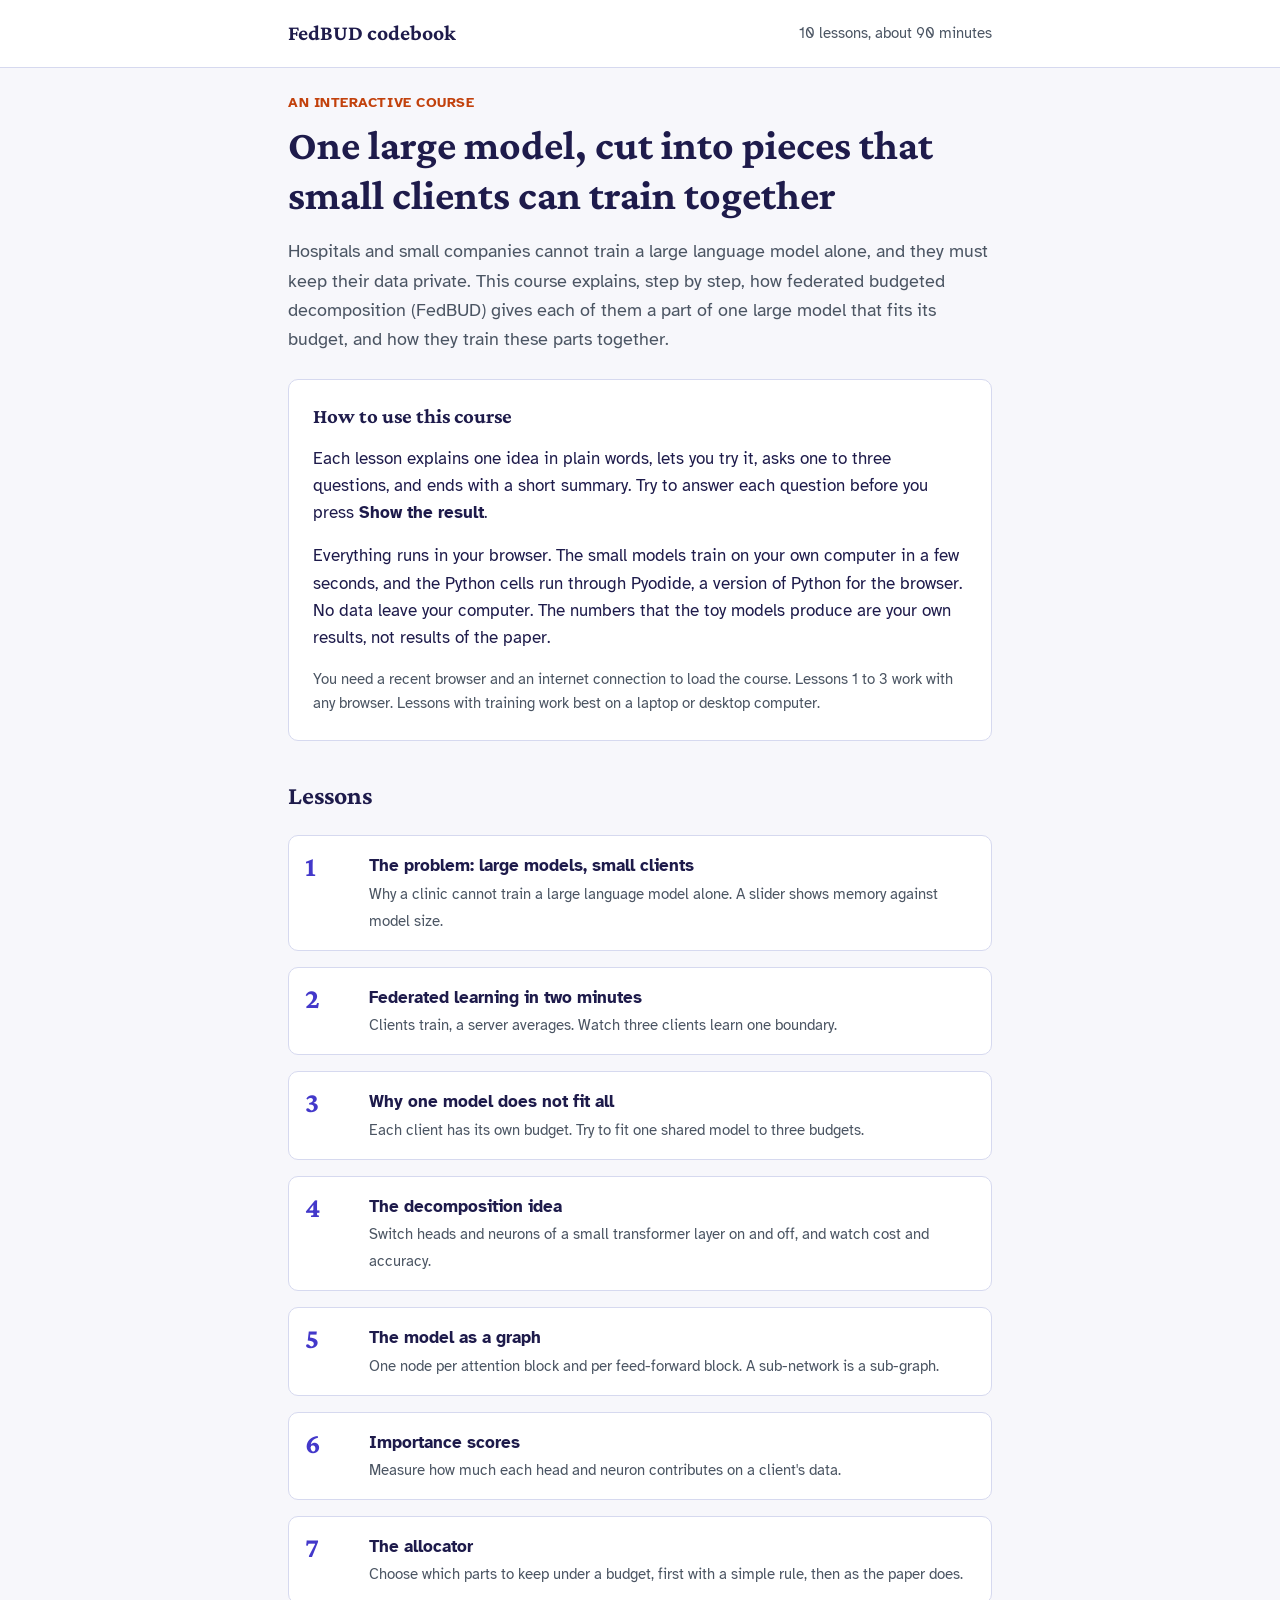
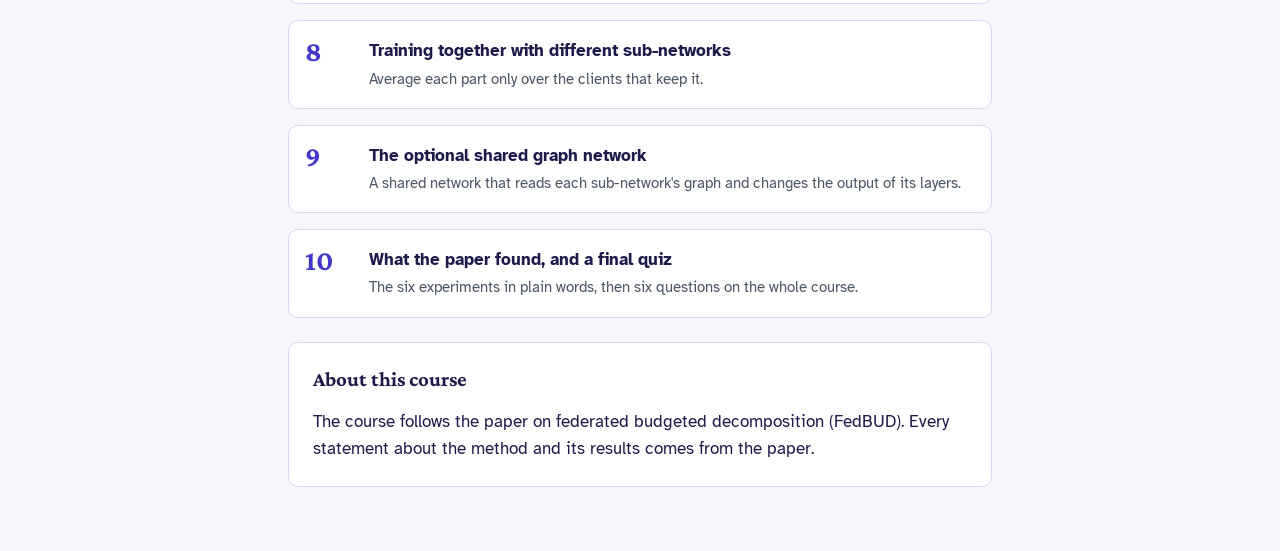
==== index.html @ 8a227fd5 "Codebook framework, index and lessons 1-4 Co-Authored-By: Claude Opus 5.5 <noreply@anthropic.com> Cl" ====
<!doctype html>
<html lang="en">
<head>
<meta charset="utf-8">
<meta name="viewport" content="width=device-width, initial-scale=1">
<title>FedBUD codebook: one large model in small pieces</title>
<meta name="description" content="An interactive course on federated budgeted decomposition (FedBUD): how clients with small budgets train parts of one large language model together without sharing data.">
<link rel="preconnect" href="https://fonts.googleapis.com">
<link rel="preconnect" href="https://fonts.gstatic.com" crossorigin>
<link rel="stylesheet" href="https://fonts.googleapis.com/css2?family=Atkinson+Hyperlegible:wght@400;700&family=Crimson+Pro:wght@600;700&display=swap">
<link rel="stylesheet" href="assets/css/style.css">
</head>
<body>
<a class="skip-link" href="#main">Skip to the lessons</a>
<header class="site-header"><div class="inner">
  <a class="site-title" href="index.html">FedBUD codebook</a>
  <span class="lesson-count">10 lessons, about 90 minutes</span>
</div></header>

<main id="main">
  <p class="kicker">An interactive course</p>
  <h1>One large model, cut into pieces that small clients can train together</h1>
  <p class="lead">Hospitals and small companies cannot train a large language model alone, and they must keep their data private. This course explains, step by step, how federated budgeted decomposition (FedBUD) gives each of them a part of one large model that fits its budget, and how they train these parts together.</p>

  <section class="card" aria-labelledby="how">
    <h2 class="card-title" id="how">How to use this course</h2>
    <p>Each lesson explains one idea in plain words, lets you try it, asks one to three questions, and ends with a short summary. Try to answer each question before you press <strong>Show the result</strong>.</p>
    <p>Everything runs in your browser. The small models train on your own computer in a few seconds, and the Python cells run through Pyodide, a version of Python for the browser. No data leave your computer. The numbers that the toy models produce are your own results, not results of the paper.</p>
    <p class="note">You need a recent browser and an internet connection to load the course. Lessons 1 to 3 work with any browser. Lessons with training work best on a laptop or desktop computer.</p>
  </section>

  <h2>Lessons</h2>
  <ol class="lesson-list">
    <li><a href="lessons/01-the-problem.html"><span class="num">1</span><span><span class="t">The problem: large models, small clients</span><span class="d">Why a clinic cannot train a large language model alone. A slider shows memory against model size.</span></span></a></li>
    <li><a href="lessons/02-federated-learning.html"><span class="num">2</span><span><span class="t">Federated learning in two minutes</span><span class="d">Clients train, a server averages. Watch three clients learn one boundary.</span></span></a></li>
    <li><a href="lessons/03-one-size.html"><span class="num">3</span><span><span class="t">Why one model does not fit all</span><span class="d">Each client has its own budget. Try to fit one shared model to three budgets.</span></span></a></li>
    <li><a href="lessons/04-decomposition.html"><span class="num">4</span><span><span class="t">The decomposition idea</span><span class="d">Switch heads and neurons of a small transformer layer on and off, and watch cost and accuracy.</span></span></a></li>
    <li><a href="lessons/05-graph.html"><span class="num">5</span><span><span class="t">The model as a graph</span><span class="d">One node per attention block and per feed-forward block. A sub-network is a sub-graph.</span></span></a></li>
    <li><a href="lessons/06-importance.html"><span class="num">6</span><span><span class="t">Importance scores</span><span class="d">Measure how much each head and neuron contributes on a client's data.</span></span></a></li>
    <li><a href="lessons/07-allocator.html"><span class="num">7</span><span><span class="t">The allocator</span><span class="d">Choose which parts to keep under a budget, first with a simple rule, then as the paper does.</span></span></a></li>
    <li><a href="lessons/08-aligned-averaging.html"><span class="num">8</span><span><span class="t">Training together with different sub-networks</span><span class="d">Average each part only over the clients that keep it.</span></span></a></li>
    <li><a href="lessons/09-shared-gnn.html"><span class="num">9</span><span><span class="t">The optional shared graph network</span><span class="d">A shared network that reads each sub-network's graph and changes the output of its layers.</span></span></a></li>
    <li><a href="lessons/10-findings.html"><span class="num">10</span><span><span class="t">What the paper found, and a final quiz</span><span class="d">The six experiments in plain words, then six questions on the whole course.</span></span></a></li>
  </ol>

  <section class="card" aria-labelledby="about">
    <h2 class="card-title" id="about">About this course</h2>
    <p>The course follows the paper on federated budgeted decomposition (FedBUD). Every statement about the method and its results comes from the paper.</p>
    <!-- TODO(owner): paper link, authors and license, once the authors decide what the page may name during review -->
  </section>
</main>
</body>
</html>
---- assets/css/style.css ----
/* FedBUD codebook: one stylesheet for the index and every lesson.
   Style: minimal, light, content first. Headings in Crimson Pro, text in Atkinson Hyperlegible. */

:root {
  --color-primary: #4338ca;
  --color-primary-strong: #3730a3;
  --color-on-primary: #ffffff;
  --color-accent: #c2410c;
  --color-accent-soft: #ffedd5;
  --color-good: #15803d;
  --color-good-soft: #dcfce7;
  --color-bad: #b91c1c;
  --color-bad-soft: #fee2e2;
  --color-bg: #f7f7fb;
  --color-card: #ffffff;
  --color-text: #1e1b4b;
  --color-muted: #4b5563;
  --color-border: #d6d9ef;
  --color-code-bg: #f1f2f9;
  --client-1: #4338ca;
  --client-2: #c2410c;
  --client-3: #0f766e;
  --radius: 10px;
  --space-1: 4px;
  --space-2: 8px;
  --space-3: 16px;
  --space-4: 24px;
  --space-5: 40px;
  --font-head: "Crimson Pro", Georgia, "Times New Roman", serif;
  --font-body: "Atkinson Hyperlegible", "Segoe UI", system-ui, sans-serif;
  --font-code: ui-monospace, "Cascadia Code", Consolas, monospace;
  --measure: 46rem;
}

* { box-sizing: border-box; }

html { font-size: 100%; }

body {
  margin: 0;
  background: var(--color-bg);
  color: var(--color-text);
  font-family: var(--font-body);
  font-size: 1.0625rem;
  line-height: 1.6;
}

a { color: var(--color-primary); text-underline-offset: 2px; }
a:hover { color: var(--color-primary-strong); }

:focus-visible { outline: 3px solid var(--color-accent); outline-offset: 2px; border-radius: 4px; }

.skip-link {
  position: absolute; left: -999px; top: 0;
  background: var(--color-primary); color: var(--color-on-primary); padding: var(--space-2) var(--space-3);
}
.skip-link:focus { left: var(--space-3); top: var(--space-3); z-index: 10; }

/* ---------- page frame ---------- */
.site-header {
  background: var(--color-card);
  border-bottom: 1px solid var(--color-border);
}
.site-header .inner {
  max-width: var(--measure); margin: 0 auto; padding: var(--space-3);
  display: flex; align-items: center; justify-content: space-between; gap: var(--space-3); flex-wrap: wrap;
}
.site-title { font-family: var(--font-head); font-weight: 700; font-size: 1.35rem; text-decoration: none; color: var(--color-text); }
.lesson-count { color: var(--color-muted); font-size: 0.95rem; }

main { max-width: var(--measure); margin: 0 auto; padding: var(--space-4) var(--space-3) var(--space-5); }

h1, h2, h3 { font-family: var(--font-head); line-height: 1.2; margin: 0 0 var(--space-3); }
h1 { font-size: clamp(2rem, 5vw, 2.6rem); }
h2 { font-size: 1.6rem; margin-top: var(--space-5); }
h3 { font-size: 1.25rem; margin-top: var(--space-4); }
p { margin: 0 0 var(--space-3); }
.kicker { color: var(--color-accent); font-weight: 700; letter-spacing: 0.04em; text-transform: uppercase; font-size: 0.85rem; margin-bottom: var(--space-2); }
.lead { font-size: 1.15rem; color: var(--color-muted); }

/* ---------- cards ---------- */
.card {
  background: var(--color-card);
  border: 1px solid var(--color-border);
  border-radius: var(--radius);
  padding: var(--space-4);
  margin: var(--space-4) 0;
}
.card > :last-child { margin-bottom: 0; }
.card-title { font-family: var(--font-head); font-size: 1.3rem; font-weight: 700; margin: 0 0 var(--space-3); }

.term { font-weight: 700; }
.note { color: var(--color-muted); font-size: 0.95rem; }
.own-result { font-size: 0.9rem; color: var(--color-muted); font-style: italic; }

/* ---------- controls ---------- */
.control { margin: var(--space-3) 0; }
.control label { display: block; font-weight: 700; margin-bottom: var(--space-1); }
.control .row { display: flex; align-items: center; gap: var(--space-3); }
.control output { min-width: 6.5rem; font-variant-numeric: tabular-nums; font-weight: 700; color: var(--color-primary); }
input[type="range"] { flex: 1; min-width: 0; height: 44px; accent-color: var(--color-primary); cursor: pointer; }

.btn {
  display: inline-flex; align-items: center; justify-content: center; gap: var(--space-2);
  min-height: 44px; padding: 0 var(--space-3);
  border-radius: 8px; border: 1px solid var(--color-primary);
  background: var(--color-primary); color: var(--color-on-primary);
  font: inherit; font-weight: 700; cursor: pointer;
  transition: background-color 180ms ease, color 180ms ease;
}
.btn:hover { background: var(--color-primary-strong); }
.btn[disabled] { opacity: 0.55; cursor: not-allowed; }
.btn.secondary { background: var(--color-card); color: var(--color-primary); }
.btn.secondary:hover { background: var(--color-code-bg); }
.btn-row { display: flex; flex-wrap: wrap; gap: var(--space-2); margin: var(--space-3) 0; }

.toggle-grid { display: grid; grid-template-columns: repeat(auto-fill, minmax(44px, 1fr)); gap: var(--space-2); margin: var(--space-2) 0 var(--space-3); }
.toggle {
  min-height: 44px; border-radius: 8px; border: 2px solid var(--color-primary);
  background: var(--color-primary); color: var(--color-on-primary); font: inherit; font-weight: 700; cursor: pointer;
  transition: background-color 150ms ease, color 150ms ease;
}
.toggle[aria-pressed="false"] { background: var(--color-card); color: var(--color-muted); border-color: var(--color-border); text-decoration: line-through; }

/* ---------- meters and status ---------- */
.meter { margin: var(--space-2) 0 var(--space-3); }
.meter-label { display: flex; justify-content: space-between; gap: var(--space-2); font-size: 0.95rem; }
.meter-track { position: relative; height: 18px; background: var(--color-code-bg); border-radius: 9px; overflow: hidden; border: 1px solid var(--color-border); }
.meter-fill { height: 100%; background: var(--color-primary); border-radius: 9px; transition: width 200ms ease; }
.meter-fill.over { background: var(--color-bad); }
.meter-limit { position: absolute; top: -2px; bottom: -2px; width: 3px; background: var(--color-accent); }

.status { display: inline-block; padding: 2px 10px; border-radius: 999px; font-weight: 700; font-size: 0.9rem; white-space: nowrap; }
.status.good { background: var(--color-good-soft); color: var(--color-good); }
.status.bad { background: var(--color-bad-soft); color: var(--color-bad); }

.stats { display: grid; grid-template-columns: repeat(auto-fit, minmax(10rem, 1fr)); gap: var(--space-3); margin: var(--space-3) 0; }
.stat { background: var(--color-code-bg); border-radius: 8px; padding: var(--space-3); }
.stat .value { font-size: 1.5rem; font-weight: 700; font-variant-numeric: tabular-nums; }
.stat .label { color: var(--color-muted); font-size: 0.9rem; }

/* ---------- figures ---------- */
figure { margin: var(--space-3) 0; }
figcaption { color: var(--color-muted); font-size: 0.92rem; margin-top: var(--space-2); }
svg.chart { width: 100%; height: auto; display: block; }
svg.chart text { font-family: var(--font-body); font-size: 15px; fill: var(--color-muted); }
@media (max-width: 480px) { svg.chart text { font-size: 22px; } }
canvas { max-width: 100%; display: block; }

/* ---------- questions ---------- */
.question { border-left: 4px solid var(--color-accent); background: var(--color-card); border-radius: 0 var(--radius) var(--radius) 0; padding: var(--space-3) var(--space-4); margin: var(--space-3) 0; border-top: 1px solid var(--color-border); border-right: 1px solid var(--color-border); border-bottom: 1px solid var(--color-border); }
.question .q-label { font-weight: 700; color: var(--color-accent); font-size: 0.9rem; text-transform: uppercase; letter-spacing: 0.04em; }
.question .answer { margin-top: var(--space-3); padding: var(--space-3); background: var(--color-good-soft); border-radius: 8px; }
.question .answer[hidden] { display: none; }
.question input[type="text"], .question input[type="number"] {
  font: inherit; min-height: 44px; padding: 0 var(--space-2); border: 1px solid var(--color-border); border-radius: 8px; width: 9rem; max-width: 100%;
}
.choices { list-style: none; padding: 0; margin: var(--space-2) 0; }
.choices li { margin: var(--space-2) 0; }
.choices label { display: flex; gap: var(--space-2); align-items: flex-start; cursor: pointer; min-height: 44px; padding: var(--space-2); border-radius: 8px; border: 1px solid var(--color-border); }
.choices input { margin-top: 0.3rem; }
.feedback { font-weight: 700; margin-top: var(--space-2); }
.feedback.good { color: var(--color-good); }
.feedback.bad { color: var(--color-bad); }

/* ---------- code cells ---------- */
.codecell { border: 1px solid var(--color-border); border-radius: var(--radius); overflow: hidden; margin: var(--space-3) 0; background: var(--color-card); }
.codecell-head { display: flex; justify-content: space-between; align-items: center; gap: var(--space-2); padding: var(--space-2) var(--space-3); background: var(--color-code-bg); border-bottom: 1px solid var(--color-border); flex-wrap: wrap; }
.codecell-head .lang { font-family: var(--font-code); font-size: 0.85rem; color: var(--color-muted); }
.codecell textarea {
  display: block; width: 100%; min-height: 10rem; border: 0; resize: vertical;
  padding: var(--space-3); font-family: var(--font-code); font-size: 0.92rem; line-height: 1.5; color: var(--color-text); background: var(--color-card);
  tab-size: 4;
}
.codecell pre.out { margin: 0; padding: var(--space-3); border-top: 1px solid var(--color-border); background: #fbfbfe; font-family: var(--font-code); font-size: 0.9rem; white-space: pre-wrap; min-height: 2.5rem; }
.codecell pre.out.error { color: var(--color-bad); }

code { font-family: var(--font-code); background: var(--color-code-bg); padding: 1px 5px; border-radius: 4px; font-size: 0.92em; }

/* ---------- lesson navigation ---------- */
.lesson-nav { display: flex; justify-content: space-between; gap: var(--space-3); margin-top: var(--space-5); padding-top: var(--space-4); border-top: 1px solid var(--color-border); flex-wrap: wrap; }
.lesson-nav a { display: inline-flex; align-items: center; min-height: 44px; font-weight: 700; }
.summary { background: var(--color-accent-soft); border-radius: var(--radius); padding: var(--space-4); }
.summary h2 { margin-top: 0; }

/* ---------- index ---------- */
.lesson-list { list-style: none; padding: 0; margin: var(--space-4) 0; display: grid; gap: var(--space-3); }
.lesson-list a { display: grid; grid-template-columns: 3rem 1fr; gap: var(--space-3); align-items: start; text-decoration: none; color: inherit; background: var(--color-card); border: 1px solid var(--color-border); border-radius: var(--radius); padding: var(--space-3); transition: border-color 180ms ease; }
.lesson-list a:hover { border-color: var(--color-primary); }
.lesson-list .num { font-family: var(--font-head); font-size: 1.8rem; font-weight: 700; color: var(--color-primary); line-height: 1; }
.lesson-list .t { font-weight: 700; display: block; }
.lesson-list .d { color: var(--color-muted); font-size: 0.95rem; }

.legend { display: flex; flex-wrap: wrap; gap: var(--space-3); font-size: 0.92rem; color: var(--color-muted); margin: var(--space-2) 0; }
.legend span::before { content: ""; display: inline-block; width: 12px; height: 12px; border-radius: 3px; margin-right: 6px; vertical-align: -1px; background: var(--swatch); }

table.data { border-collapse: collapse; width: 100%; font-size: 0.95rem; font-variant-numeric: tabular-nums; }
table.data th, table.data td { text-align: left; padding: var(--space-2); border-bottom: 1px solid var(--color-border); }
.table-wrap { overflow-x: auto; }

.sr-only { position: absolute; width: 1px; height: 1px; padding: 0; margin: -1px; overflow: hidden; clip: rect(0 0 0 0); border: 0; }

@media (max-width: 480px) {
  .card { padding: var(--space-3); }
  .question { padding: var(--space-3); }
  .control .row { flex-wrap: wrap; }
  .control output { min-width: 0; }
}

@media (prefers-reduced-motion: reduce) {
  *, *::before, *::after { transition: none !important; animation: none !important; scroll-behavior: auto !important; }
}
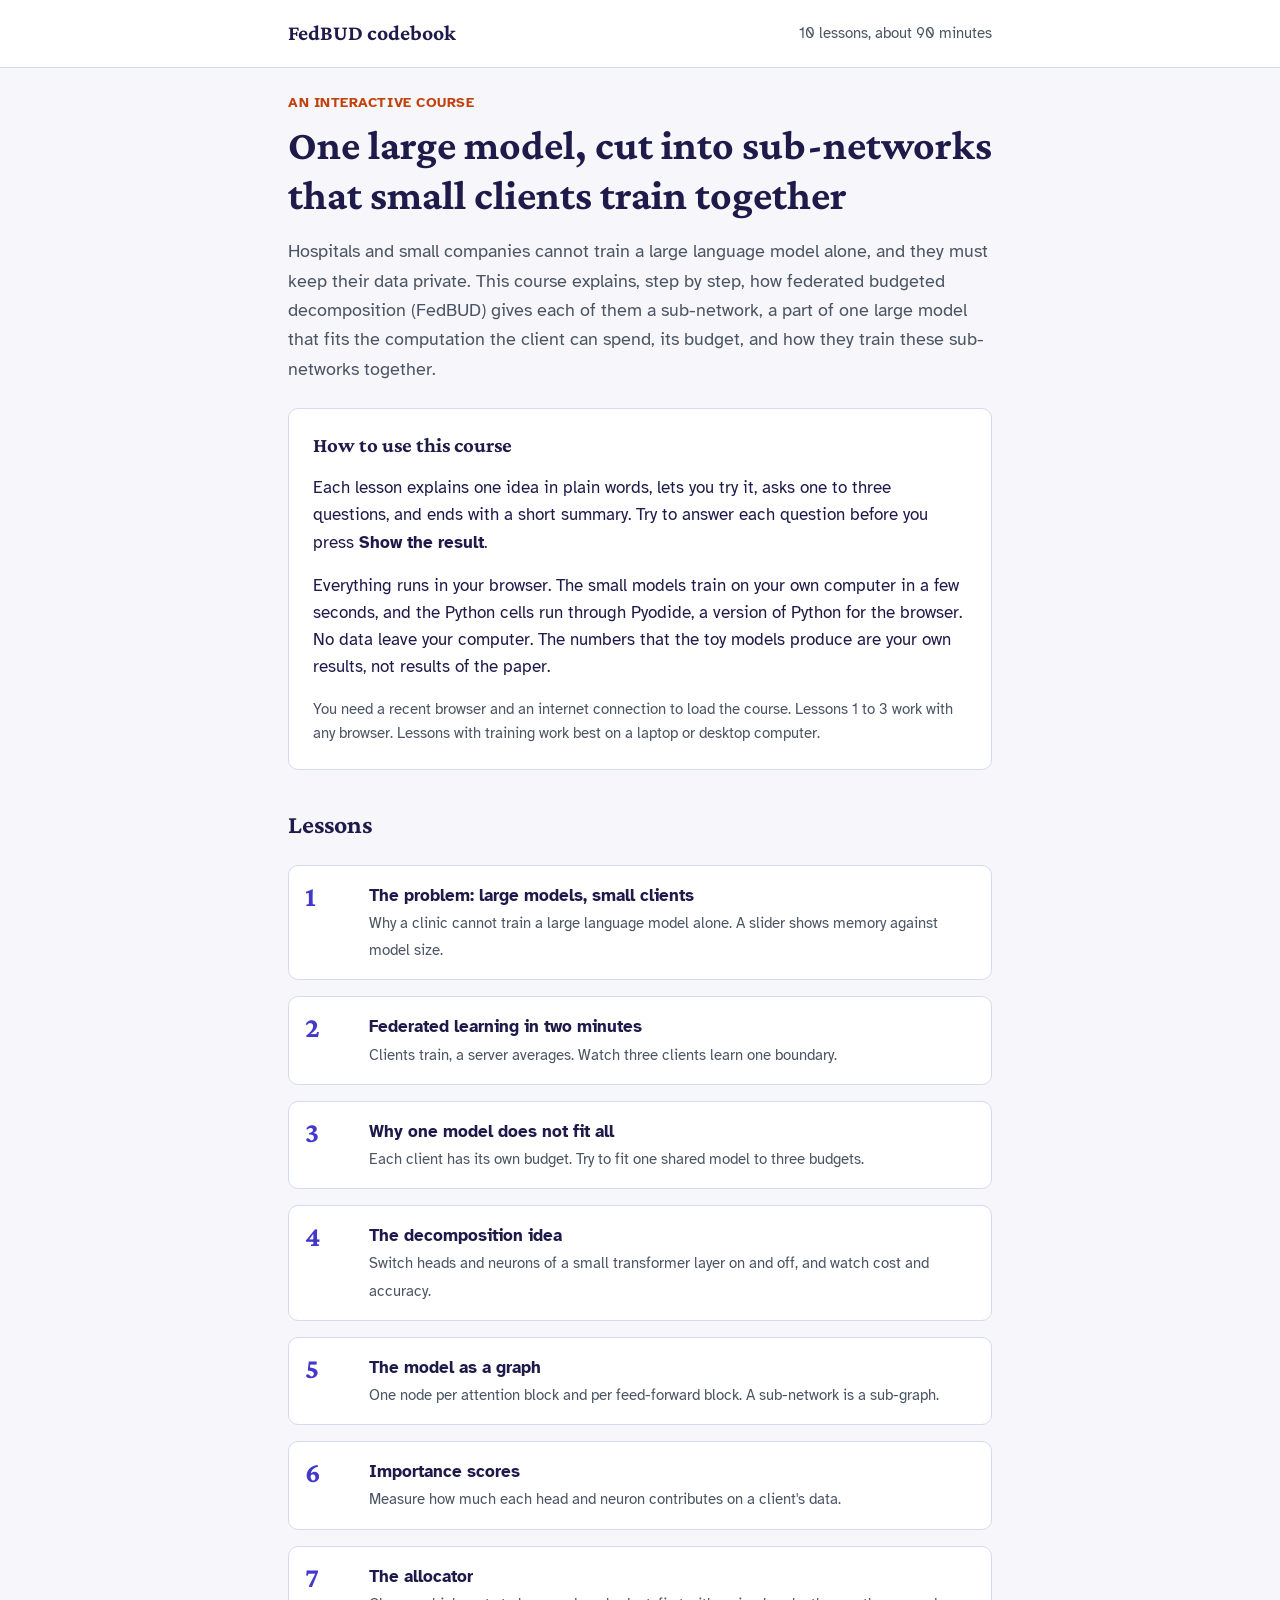
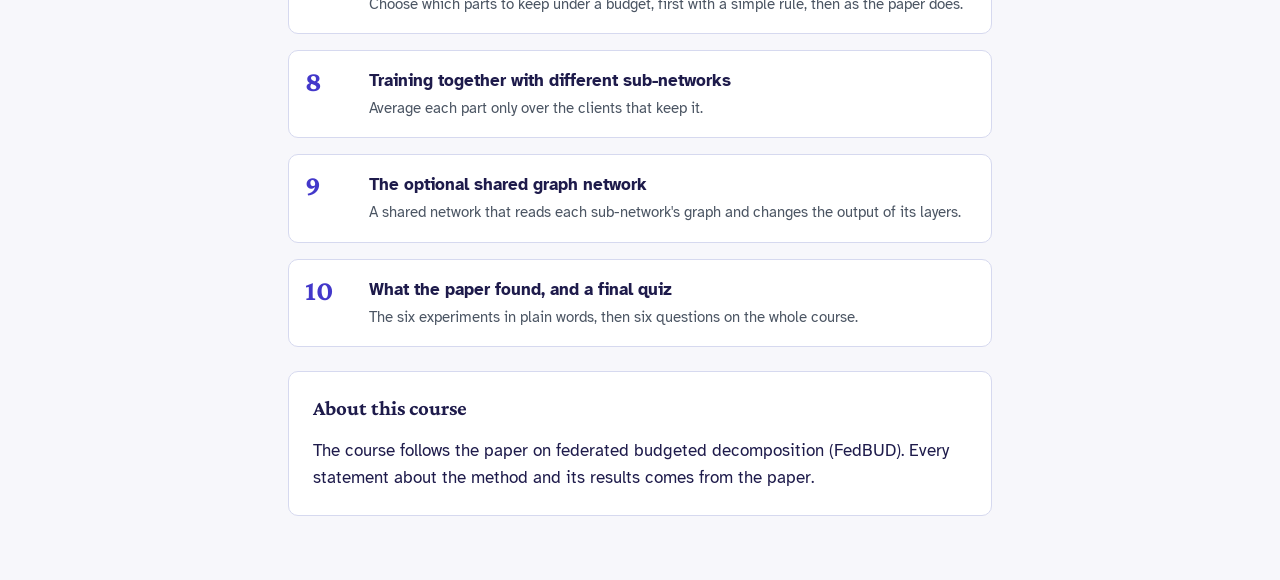
==== commit 1c0cefe8: "Lessons 5-10, final quiz, shared toy models, README, favicon; codebook review 1 (index, lessons 1-4)" ====
--- a/index.html
+++ b/index.html
@@ -5,6 +5,7 @@
 <meta name="viewport" content="width=device-width, initial-scale=1">
 <title>FedBUD codebook: one large model in small pieces</title>
 <meta name="description" content="An interactive course on federated budgeted decomposition (FedBUD): how clients with small budgets train parts of one large language model together without sharing data.">
+<link rel="icon" type="image/svg+xml" href="assets/favicon.svg">
 <link rel="preconnect" href="https://fonts.googleapis.com">
 <link rel="preconnect" href="https://fonts.gstatic.com" crossorigin>
 <link rel="stylesheet" href="https://fonts.googleapis.com/css2?family=Atkinson+Hyperlegible:wght@400;700&family=Crimson+Pro:wght@600;700&display=swap">
@@ -19,8 +20,8 @@
 
 <main id="main">
   <p class="kicker">An interactive course</p>
-  <h1>One large model, cut into pieces that small clients can train together</h1>
-  <p class="lead">Hospitals and small companies cannot train a large language model alone, and they must keep their data private. This course explains, step by step, how federated budgeted decomposition (FedBUD) gives each of them a part of one large model that fits its budget, and how they train these parts together.</p>
+  <h1>One large model, cut into sub-networks that small clients train together</h1>
+  <p class="lead">Hospitals and small companies cannot train a large language model alone, and they must keep their data private. This course explains, step by step, how federated budgeted decomposition (FedBUD) gives each of them a sub-network, a part of one large model that fits the computation the client can spend, its budget, and how they train these sub-networks together.</p>
 
   <section class="card" aria-labelledby="how">
     <h2 class="card-title" id="how">How to use this course</h2>
--- a/assets/css/style.css
+++ b/assets/css/style.css
@@ -200,7 +200,10 @@
 
 .sr-only { position: absolute; width: 1px; height: 1px; padding: 0; margin: -1px; overflow: hidden; clip: rect(0 0 0 0); border: 0; }
 
+select.select { font: inherit; min-height: 44px; padding: 0 var(--space-2); border-radius: 8px; border: 1px solid var(--color-border); background: var(--color-card); color: var(--color-text); cursor: pointer; }
+
 @media (max-width: 480px) {
+  .meter-label { flex-direction: column; gap: 0; }
   .card { padding: var(--space-3); }
   .question { padding: var(--space-3); }
   .control .row { flex-wrap: wrap; }
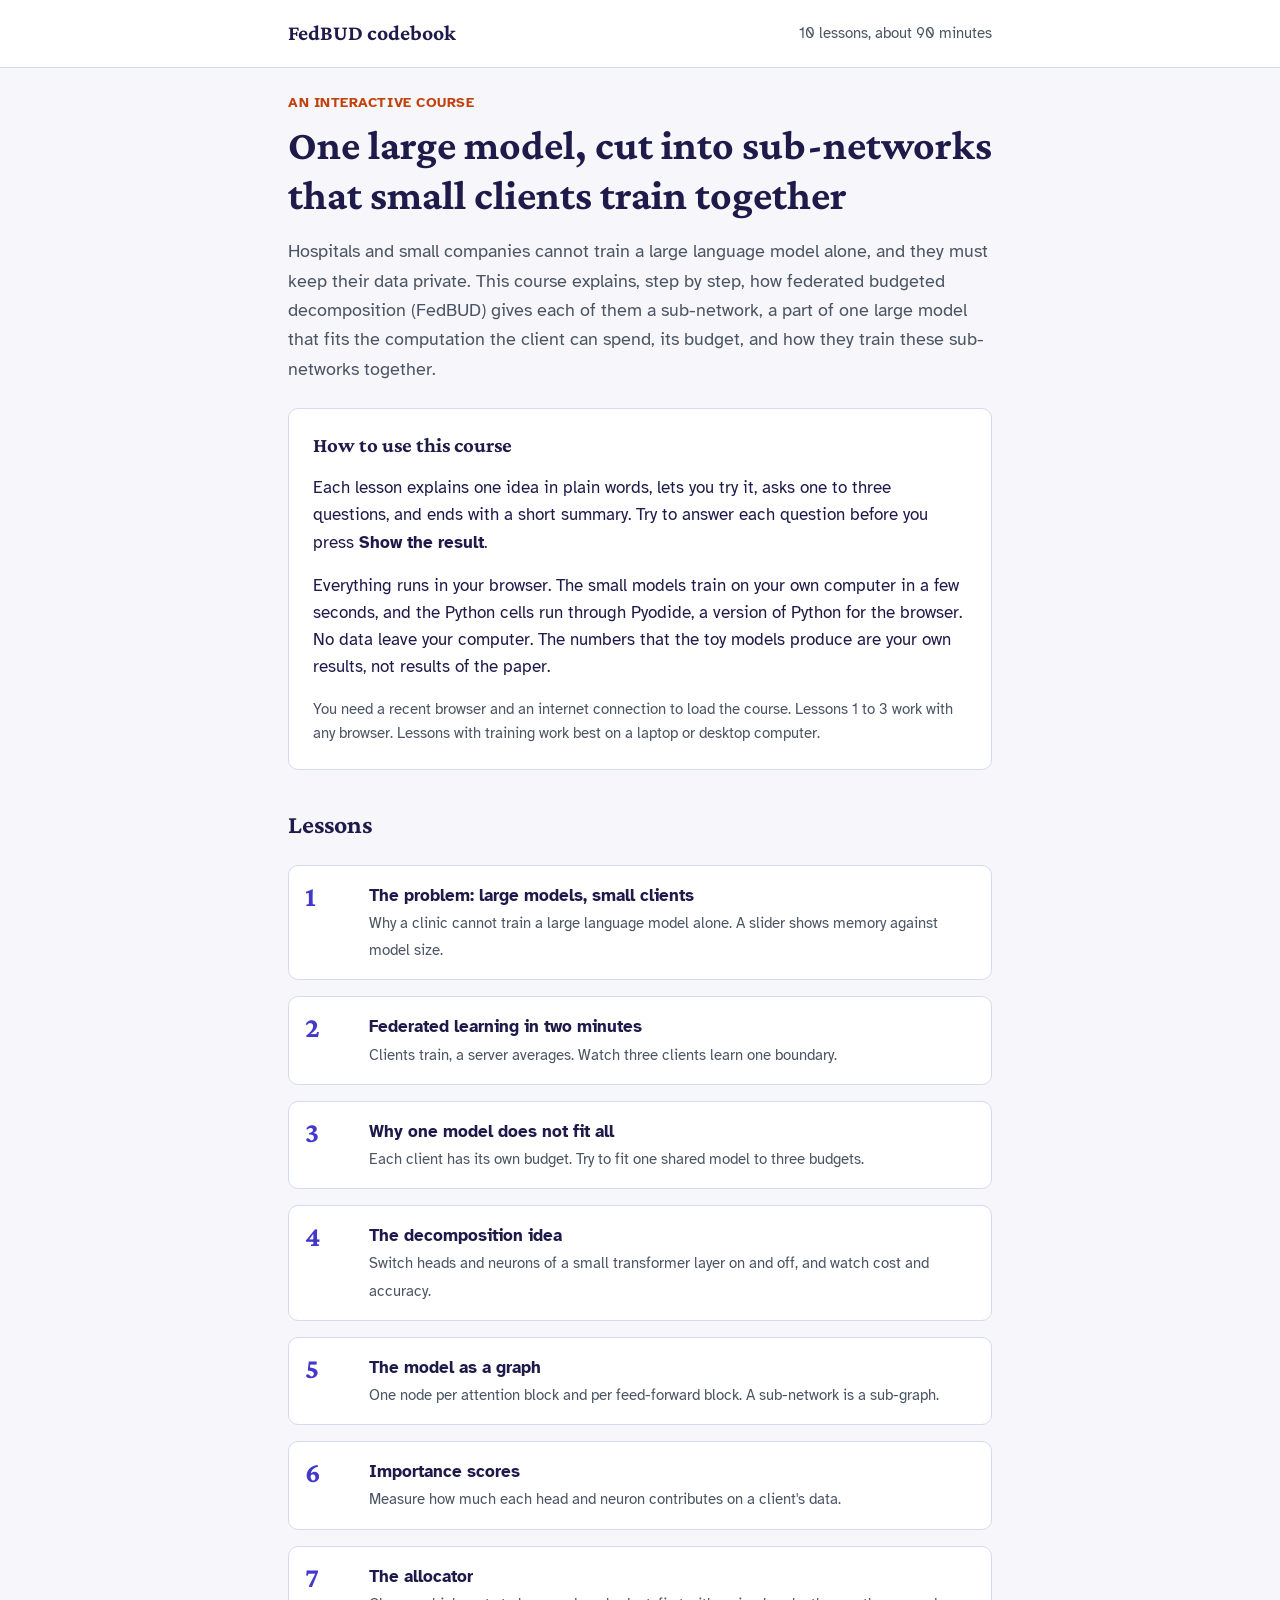
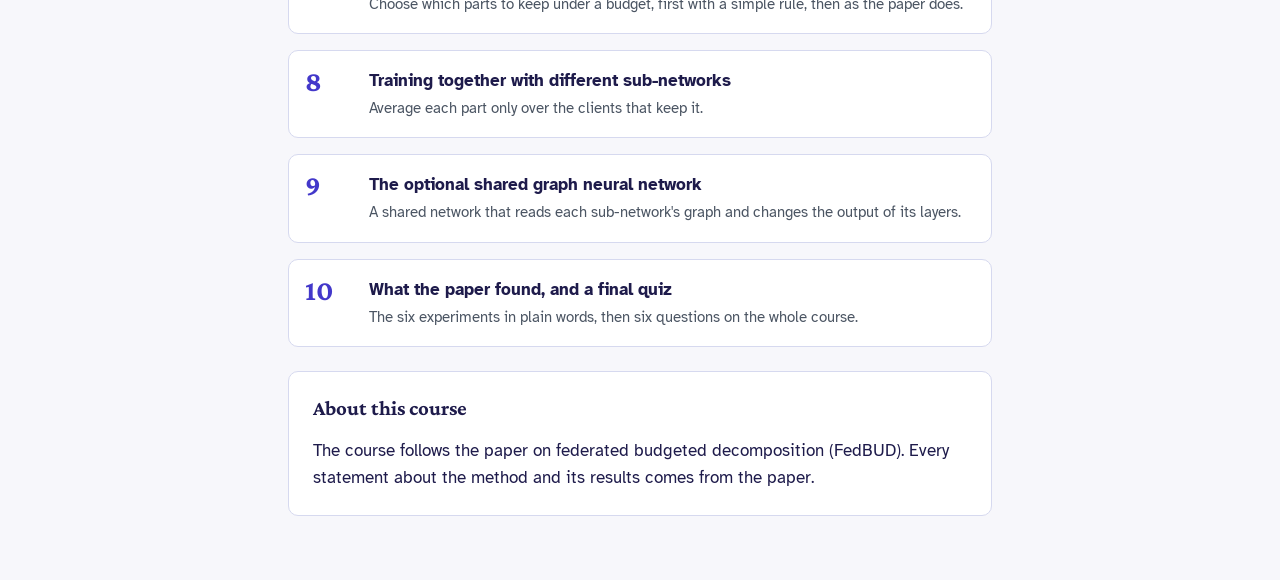
==== commit b0ad449c: "Codebook review 2 (lessons 5-10, quiz, README): 17 corrections Co-Authored-By: Claude Opus 5.5 <nore" ====
--- a/index.html
+++ b/index.html
@@ -40,7 +40,7 @@
     <li><a href="lessons/06-importance.html"><span class="num">6</span><span><span class="t">Importance scores</span><span class="d">Measure how much each head and neuron contributes on a client's data.</span></span></a></li>
     <li><a href="lessons/07-allocator.html"><span class="num">7</span><span><span class="t">The allocator</span><span class="d">Choose which parts to keep under a budget, first with a simple rule, then as the paper does.</span></span></a></li>
     <li><a href="lessons/08-aligned-averaging.html"><span class="num">8</span><span><span class="t">Training together with different sub-networks</span><span class="d">Average each part only over the clients that keep it.</span></span></a></li>
-    <li><a href="lessons/09-shared-gnn.html"><span class="num">9</span><span><span class="t">The optional shared graph network</span><span class="d">A shared network that reads each sub-network's graph and changes the output of its layers.</span></span></a></li>
+    <li><a href="lessons/09-shared-gnn.html"><span class="num">9</span><span><span class="t">The optional shared graph neural network</span><span class="d">A shared network that reads each sub-network's graph and changes the output of its layers.</span></span></a></li>
     <li><a href="lessons/10-findings.html"><span class="num">10</span><span><span class="t">What the paper found, and a final quiz</span><span class="d">The six experiments in plain words, then six questions on the whole course.</span></span></a></li>
   </ol>
 
--- a/assets/css/style.css
+++ b/assets/css/style.css
@@ -200,6 +200,7 @@
 
 .sr-only { position: absolute; width: 1px; height: 1px; padding: 0; margin: -1px; overflow: hidden; clip: rect(0 0 0 0); border: 0; }
 
+input.check { width: 22px; height: 22px; vertical-align: -4px; margin-right: var(--space-2); accent-color: var(--color-primary); cursor: pointer; }
 select.select { font: inherit; min-height: 44px; padding: 0 var(--space-2); border-radius: 8px; border: 1px solid var(--color-border); background: var(--color-card); color: var(--color-text); cursor: pointer; }
 
 @media (max-width: 480px) {
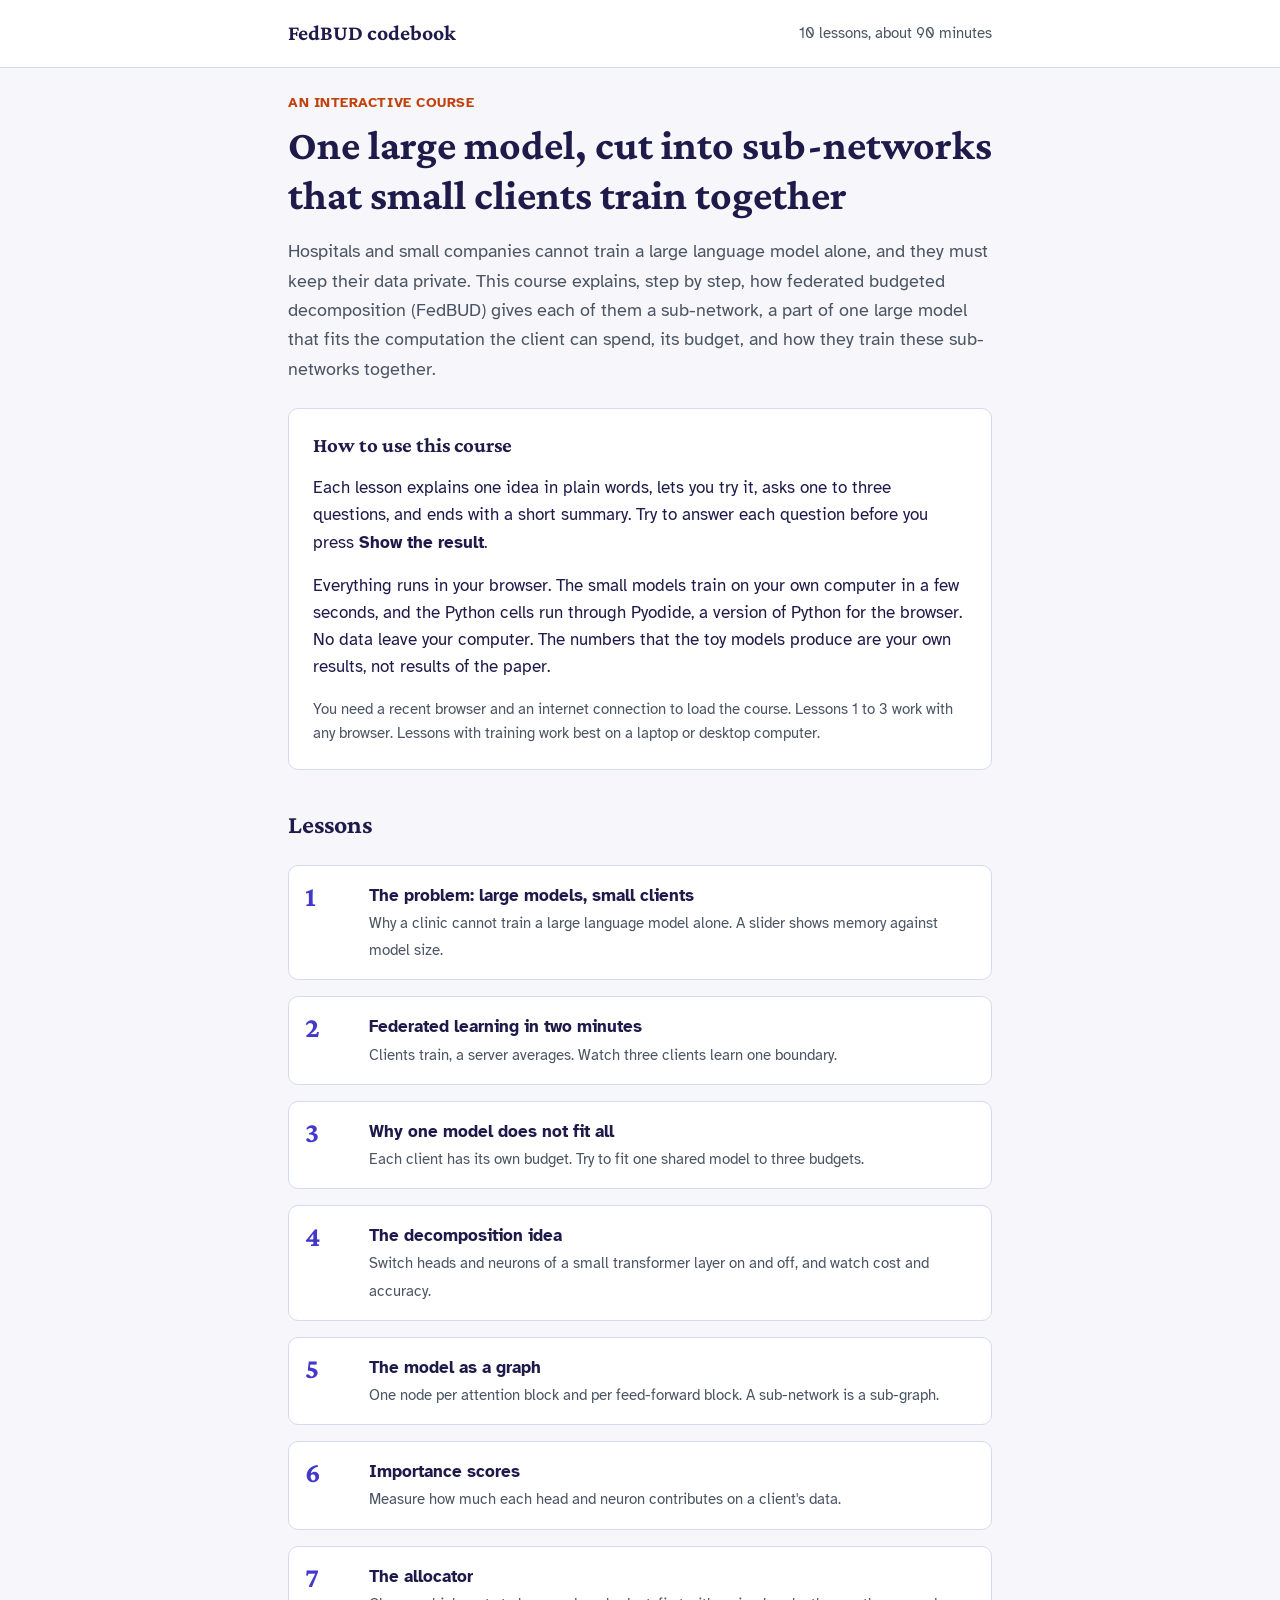
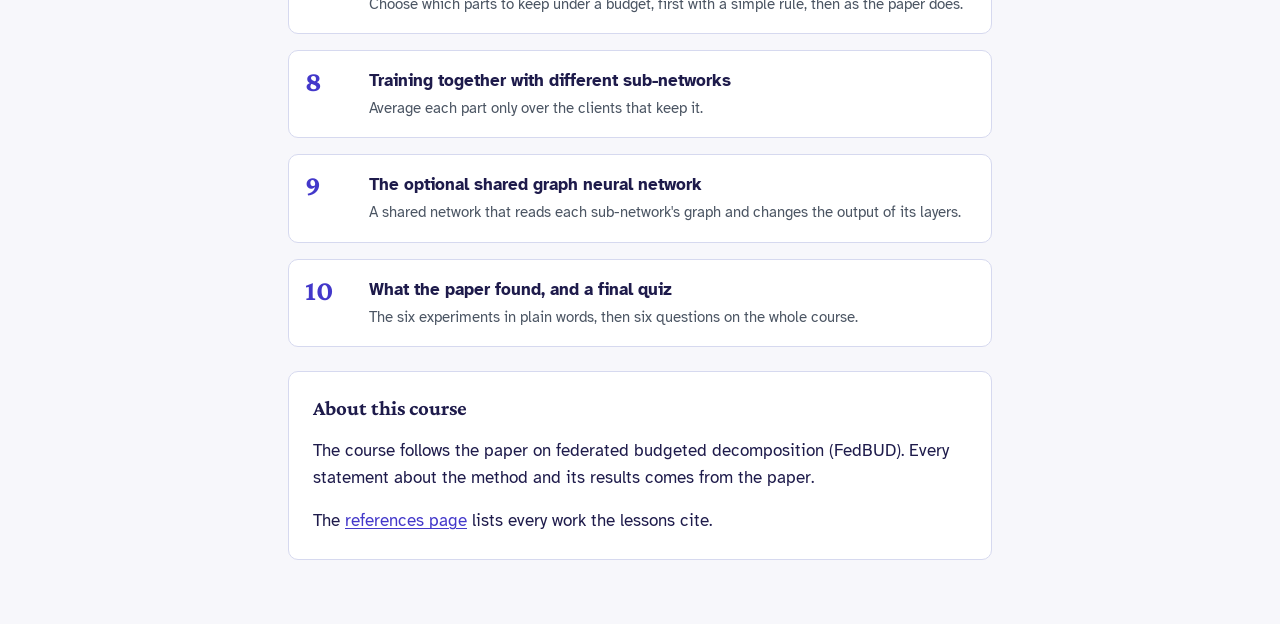
==== commit 4c8d2fe1: "Round 3: a live figure in every lesson and verified citations - assets/js/anim.js: one engine for th" ====
--- a/index.html
+++ b/index.html
@@ -47,6 +47,7 @@
   <section class="card" aria-labelledby="about">
     <h2 class="card-title" id="about">About this course</h2>
     <p>The course follows the paper on federated budgeted decomposition (FedBUD). Every statement about the method and its results comes from the paper.</p>
+  <p>The <a href="references.html">references page</a> lists every work the lessons cite.</p>
     <!-- TODO(owner): paper link, authors and license, once the authors decide what the page may name during review -->
   </section>
 </main>
--- a/assets/css/style.css
+++ b/assets/css/style.css
@@ -214,3 +214,28 @@
 @media (prefers-reduced-motion: reduce) {
   *, *::before, *::after { transition: none !important; animation: none !important; scroll-behavior: auto !important; }
 }
+
+/* ---------- live figures (assets/js/anim.js) ---------- */
+figure.anim { background: var(--color-card); border: 1px solid var(--color-border); border-radius: var(--radius); padding: var(--space-3); }
+figure.anim svg { width: 100%; height: auto; display: block; }
+.anim-canvas { overflow-x: auto; }
+.anim-canvas svg { min-width: 560px; }
+figure.anim svg text { font-family: var(--font-body); font-size: 15px; fill: var(--color-text); }
+.anim-controls { display: flex; flex-wrap: wrap; align-items: center; gap: var(--space-2); margin-top: var(--space-3); }
+.anim-controls .btn { min-width: 5.5rem; }
+.anim-speed { display: inline-flex; align-items: center; gap: var(--space-2); font-weight: 700; min-height: 44px; }
+.anim-speed select { min-height: 44px; font: inherit; padding: 0 var(--space-2); border: 1px solid var(--color-border); border-radius: 8px; background: var(--color-card); color: var(--color-text); }
+.anim-status { margin: var(--space-2) 0 0; min-height: 3.2em; font-variant-numeric: tabular-nums; }
+@media (prefers-reduced-motion: reduce) { * { scroll-behavior: auto !important; } }
+
+/* ---------- citations and reference lists ---------- */
+sup.cite { line-height: 0; font-size: 0.75em; }
+sup.cite a { text-decoration: underline; text-underline-offset: 1px; padding: 0 1px; }
+.references { margin-top: var(--space-5); font-size: 0.95rem; }
+.references ol { padding-left: 1.6rem; }
+.references li { margin: var(--space-2) 0; }
+.references li:target { background: var(--color-accent-soft); border-radius: 6px; }
+.references .back { margin-left: var(--space-1); }
+.ref-origin { display: inline-block; margin-left: var(--space-2); font-size: 0.8rem; color: var(--color-muted); }
+
+.anim-choice .btn[aria-pressed="true"] { background: var(--color-primary); color: var(--color-on-primary); }
